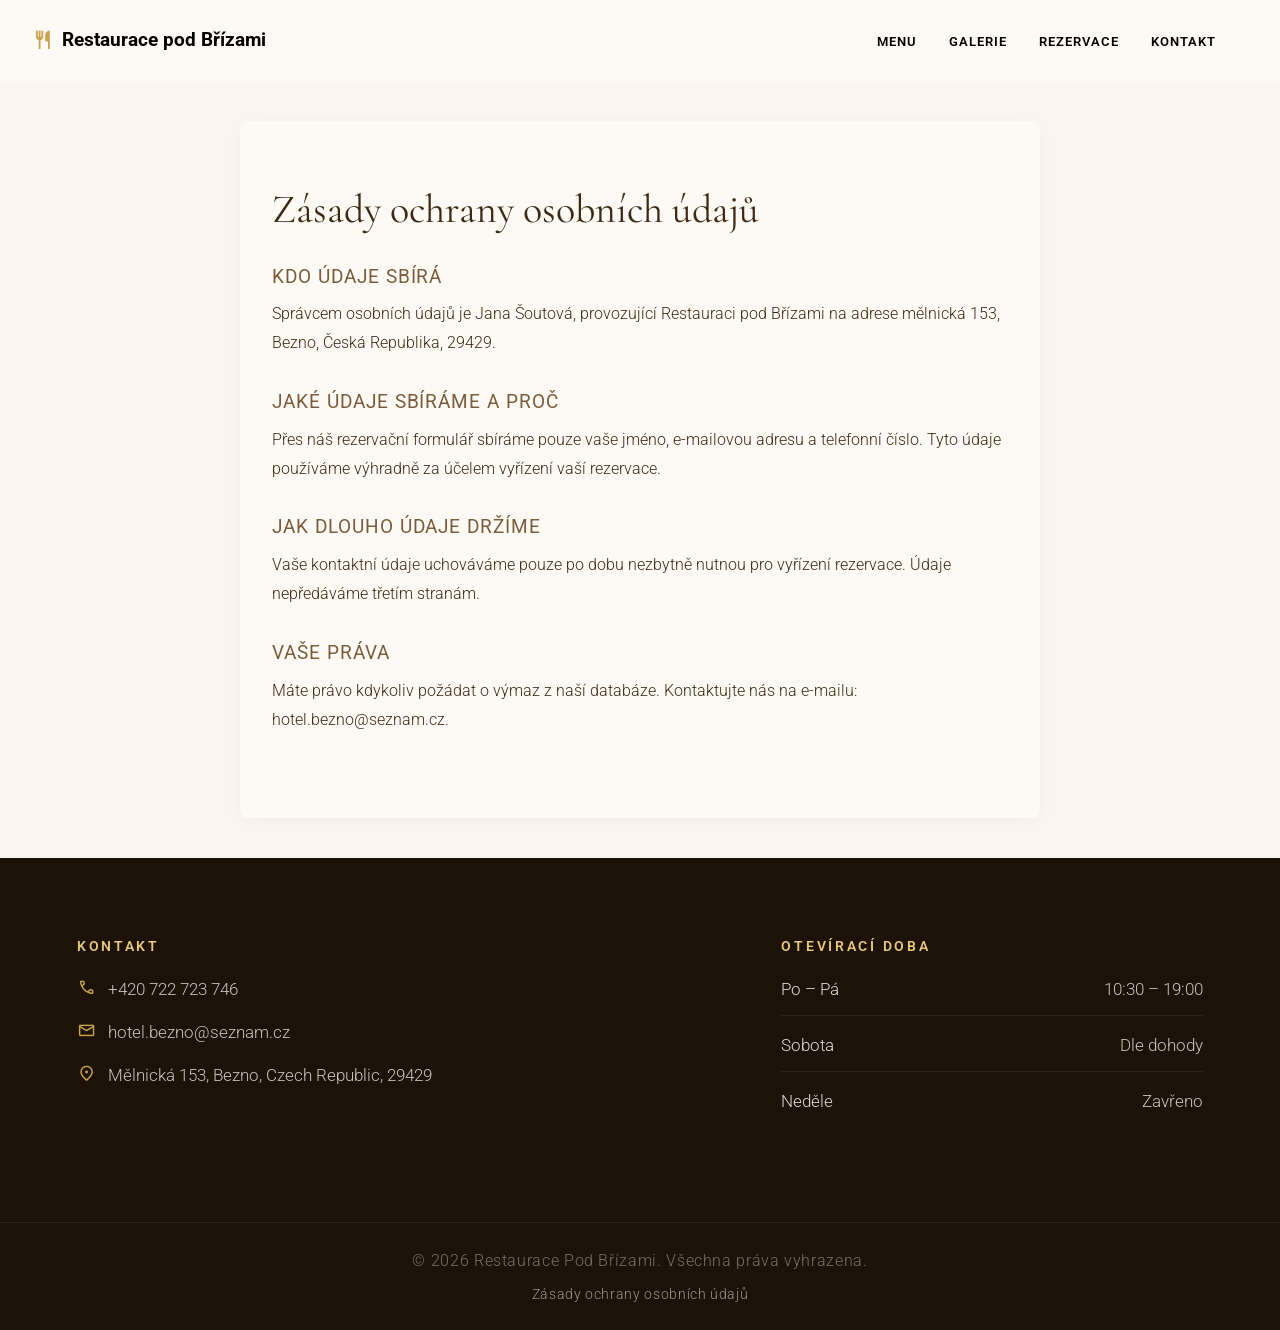
==== ochrana-udaju.html @ 1a080b1b "kompletni rebuild" ====
<!DOCTYPE html>
<html lang="cs">
<head>
    <meta charset="UTF-8">
    <meta name="viewport" content="width=device-width, initial-scale=1.0">
    <title>Zásady ochrany osobních údajů - Restaurace pod Břízami</title>
    <link rel="icon" href="data:image/svg+xml,%3Csvg xmlns='http://www.w3.org/2000/svg' viewBox='0 0 24 24' fill='%23000'%3E%3Cpath d='M11 9H9V2H7v7H5V2H3v7c0 2.12 1.66 3.84 3.75 3.97V22h2.5v-9.03C11.34 12.84 13 11.12 13 9V2h-2v7zm5-3v8h2.5v8H21V2c-2.76 0-5 2.24-5 4z'/%3E%3C/svg%3E">
    <link rel="preconnect" href="https://fonts.googleapis.com">
    <link rel="preconnect" href="https://fonts.gstatic.com" crossorigin>
    <link href="https://fonts.googleapis.com/css2?family=Cormorant+Garamond:wght@300;400;500&family=Roboto:ital,wght@0,300;0,400;0,500;0,700;1,300;1,400&display=swap" rel="stylesheet">
    <link href="https://fonts.googleapis.com/css2?family=Material+Symbols+Outlined" rel="stylesheet" />
    <link rel="stylesheet" href="style.css?v=2">
</head>
<body>

    <header class="navbar">
        <a href="index.html" class="logo"><span class="material-symbols-outlined notranslate" translate="no">restaurant</span> Restaurace pod Břízami</a>
        <button id="burger-btn">&#9776;</button>
        <ul id="nav-links">
            <li><a href="index.html#menu">Menu</a></li>
            <li><a href="index.html#galerie">Galerie</a></li>
            <li><a href="index.html#rezervace">Rezervace</a></li>
            <li><a href="index.html#kontakt">Kontakt</a></li>
            <li class="gtranslate_wrapper" style="margin-top: -2px;"></li>
        </ul>
    </header>

    <main>
        <div class="legal-content">
            <h1>Zásady ochrany osobních údajů</h1>
            
            <h3>Kdo údaje sbírá</h3>
            <p>Správcem osobních údajů je Jana Šoutová, provozující Restauraci pod Břízami na adrese mělnická 153, Bezno, Česká Republika, 29429.</p>
            
            <h3>Jaké údaje sbíráme a proč</h3>
            <p>Přes náš rezervační formulář sbíráme pouze vaše jméno, e-mailovou adresu a telefonní číslo. Tyto údaje používáme výhradně za účelem vyřízení vaší rezervace.</p>
            
            <h3>Jak dlouho údaje držíme</h3>
            <p>Vaše kontaktní údaje uchováváme pouze po dobu nezbytně nutnou pro vyřízení rezervace. Údaje nepředáváme třetím stranám.</p>
            
            <h3>Vaše práva</h3>
            <p>Máte právo kdykoliv požádat o výmaz z naší databáze. Kontaktujte nás na e-mailu: hotel.bezno@seznam.cz.</p>
        </div>
    </main>

    <footer>
        <div class="footer-inner">
            <div class="footer-col">
                <h4>Kontakt</h4>
                <ul>
                    <li>
                        <span class="material-symbols-outlined notranslate" translate="no">phone</span>
                        <a href="tel:+722723746">+420 722 723 746</a>
                    </li>
                    <li>
                        <span class="material-symbols-outlined notranslate" translate="no">mail</span>
                        <a href="mailto:hotel.bezno@seznam.cz">hotel.bezno@seznam.cz</a>
                    </li>
                    <li>
                        <span class="material-symbols-outlined notranslate" translate="no">location_on</span>
                        Mělnická 153, Bezno, Czech Republic, 29429
                    </li>
                </ul>
            </div>
            <div class="footer-col">
                <h4>Otevírací doba</h4>
                <ul class="hours">
                    <li><span>Po – Pá</span><span>10:30 – 19:00</span></li>
                    <li><span>Sobota</span><span>Dle dohody</span></li>
                    <li><span>Neděle</span><span>Zavřeno</span></li>
                </ul>
            </div>
        </div>
        <div class="footer-bottom">
            <p>&copy; 2026 Restaurace Pod Břízami. Všechna práva vyhrazena.</p>
            <a href="ochrana-udaju.html" class="footer-legal-link">Zásady ochrany osobních údajů</a>
        </div>
    </footer>

    <script src="script.js?v=2"></script>
    <script src="https://cdn.gtranslate.net/widgets/latest/dropdown.js" defer></script>
    <script>
      setInterval(function() {
        const select = document.querySelector('.gtranslate_wrapper select');
        if (select && select.options.length > 0) {
          if (select.options[0].text.toLowerCase().includes('select')) {
            select.options[0].remove();
          }
        }
      }, 50);
    </script>
    </body>
    </html>
---- style.css ----
/* ═══════════════════════════════════════════════════
   DESIGN TOKENS  –  Restaurace pod Břízami
═══════════════════════════════════════════════════ */
@import url('https://fonts.googleapis.com/css2?family=Roboto:ital,wght@0,300;0,400;0,500;0,700;1,300;1,400&display=swap');

:root {
  /* Warm palette */
  --cream:      #FAF6EF;
  --parchment:  #F2EAD9;
  --gold-light: #E8C97A;
  --gold:       #C9A44A;
  --gold-dark:  #9B7B2A;
  --brown-pale: #D4B896;
  --brown:      #7A5C3A;
  --brown-deep: #3E2A14;
  --espresso:   #1C1208;
  --stone:      #8C7B6A;
  --stone-light:#B8A898;

  /* Semantics */
  --bg:         var(--cream);
  --surface:    #FFFDF8;
  --text:       var(--brown-deep);
  --text-soft:  var(--stone);
  --accent:     var(--gold);
  --accent-dark:var(--gold-dark);
  --border:     rgba(122, 92, 58, 0.15);

  /* Motion */
  --ease-out:   cubic-bezier(0.22, 1, 0.36, 1);
  --ease-in-out:cubic-bezier(0.45, 0, 0.55, 1);
}

/* ═══════════════════════════════════════════════════
   RESET & BASE
═══════════════════════════════════════════════════ */
*, *::before, *::after {
  margin: 0;
  padding: 0;
  box-sizing: border-box;
}

html {
  scroll-behavior: smooth;
}

body {
  font-family: 'Roboto', sans-serif;
  background-color: var(--bg);
  color: var(--text);
  line-height: 1.7;
  font-weight: 300;
  overflow-x: hidden;
}

/* ── Scrollbar ── */
::-webkit-scrollbar { width: 6px; }
::-webkit-scrollbar-track { background: var(--parchment); }
::-webkit-scrollbar-thumb { background: var(--gold); border-radius: 3px; }

/* ═══════════════════════════════════════════════════
   TYPOGRAPHY
═══════════════════════════════════════════════════ */
h1, h2, h3, h4 {
  font-family: 'Roboto', sans-serif;
  font-weight: 400;
  line-height: 1.2;
}

h2 {
  font-family: 'Cormorant Garamond', serif;
  font-size: clamp(2rem, 4vw, 3rem);
  text-align: center;
  margin-bottom: 16px;
  color: var(--brown-deep);
  letter-spacing: 0.01em;
}

/* Decorative subtitle under every section h2 */
.section-lead {
  text-align: center;
  color: var(--stone);
  font-size: 0.88rem;
  letter-spacing: 0.18em;
  text-transform: uppercase;
  margin-top: 28px;
  margin-bottom: 56px;
}

/* Gold rule accent */
.gold-rule {
  display: block;
  width: 48px;
  height: 2px;
  background: linear-gradient(90deg, var(--gold-light), var(--gold-dark));
  margin: 16px auto 0;
  border-radius: 1px;
}

/* ═══════════════════════════════════════════════════
   LAYOUT
═══════════════════════════════════════════════════ */
.container {
  width: 100%;
  margin: 0 auto;
  padding: 96px 6%;
}

/* ── Navigation Reset ── */
.navbar {
  display: flex;
  justify-content: space-between;
  align-items: center;
  padding: 1.5rem 2rem;
  background: #fdfaf5;
  position: sticky;
  top: 0;
  z-index: 1000;
  transition: all 0.4s cubic-bezier(0.25, 1, 0.5, 1);
}

.navbar.scrolled {
  padding: 0.8rem 2rem;
  background: rgba(253, 250, 245, 0.85);
  backdrop-filter: blur(12px);
  -webkit-backdrop-filter: blur(12px);
  box-shadow: 0 10px 30px rgba(0, 0, 0, 0.08);
}

.navbar .logo {
  font-family: 'Roboto', sans-serif;
  font-size: 1.2rem;
  font-weight: 700;
  color: #000;
  text-decoration: none;
  display: flex;
  align-items: center;
  gap: 8px;
}

.navbar .logo .material-symbols-outlined {
  font-size: 1.4rem;
  color: var(--gold);
}

#nav-links {
  display: flex;
  align-items: center;
  list-style: none;
  gap: 2rem;
  margin: 0;
  padding: 0;
}

#nav-links a {
  text-decoration: none;
  color: #000;
  font-weight: 600;
  text-transform: uppercase;
  letter-spacing: 1px;
  font-size: 0.8rem;
  transition: color 0.2s;
}

#nav-links a:hover {
  text-decoration: underline;
  text-decoration-color: #E86D2B;
  text-decoration-thickness: 2px;
  text-underline-offset: 6px;
}

#burger-btn {
  display: none;
  border: none;
  background: transparent;
  font-size: 2rem;
  cursor: pointer;
  line-height: 1;
  color: #2c2825;
  -webkit-tap-highlight-color: transparent;
}

@media (max-width: 768px) {
  #burger-btn {
    display: block;
    z-index: 999;
  }

  #nav-links {
    position: fixed;
    top: 0;
    right: -100%;
    height: 100vh;
    width: 250px;
    background: #fdfaf5;
    flex-direction: column;
    padding: 80px 2rem 2rem;
    transition: right 0.3s ease;
    box-shadow: -2px 0 10px rgba(0,0,0,0.1);
    z-index: 998;
  }

  #nav-links.is-open {
    right: 0;
  }

  #nav-links li {
    margin-bottom: 1.5rem;
  }
}

/* ═══════════════════════════════════════════════════
   BUTTONS
═══════════════════════════════════════════════════ */
.btn {
  display: inline-block;
  padding: 14px 36px;
  background: #E86D2B;
  color: #fff;
  text-decoration: none;
  font-family: 'Roboto', sans-serif;
  font-size: 0.78rem;
  text-transform: uppercase;
  letter-spacing: 0.22em;
  font-weight: 500;
  border: none;
  cursor: pointer;
  border-radius: 50px;
  position: relative;
  overflow: hidden;
  transition: transform 0.25s var(--ease-out),
              box-shadow 0.25s var(--ease-out),
              background 0.25s;
  box-shadow: 0 4px 20px rgba(232, 109, 43, 0.4);
}

.btn::before {
  content: '';
  position: absolute;
  inset: 0;
  background: linear-gradient(135deg, #fff 0%, transparent 60%);
  opacity: 0;
  transition: opacity 0.3s;
}

.btn:hover {
  background: #F5C518;
  color: #1a1a1a;
  transform: translateY(-2px);
  box-shadow: 0 8px 30px rgba(245, 197, 24, 0.45);
}

.btn:hover::before {
  opacity: 0.1;
}

.btn:active {
  transform: translateY(0);
}

.btn-dark {
  width: 100%;
  margin-top: 24px;
  background: #E86D2B;
  color: #fff;
  box-shadow: 0 4px 20px rgba(232, 109, 43, 0.35);
}

.btn-dark:hover {
  background: #F5C518;
  color: #1a1a1a;
  box-shadow: 0 8px 30px rgba(245, 197, 24, 0.45);
}

/* ═══════════════════════════════════════════════════
   HERO
═══════════════════════════════════════════════════ */
.hero {
  background-image: linear-gradient(rgba(0, 0, 0, 0.5), rgba(0, 0, 0, 0.5)), url('images/stul1.jpg');
  background-size: cover;
  background-position: center 30%;
  height: 92vh;
  min-height: 560px;
  display: flex;
  justify-content: center;
  align-items: center;
  text-align: center;
  position: relative;
}



.hero-content {
  position: relative;
  z-index: 1;
  max-width: 680px;
  padding: 0 24px;
  animation: heroReveal 1.4s var(--ease-out) both;
}

@keyframes heroReveal {
  from { opacity: 0; transform: translateY(30px); }
  to   { opacity: 1; transform: translateY(0); }
}



.hero-content h1 {
  font-family: 'Roboto', sans-serif;
  font-size: clamp(2.4rem, 5.5vw, 4.2rem);
  font-weight: 300;
  color: #fff;
  letter-spacing: 0.04em;
  line-height: 1.15;
  margin-bottom: 8px;
  text-shadow: 2px 2px 8px rgba(0, 0, 0, 0.8);
}

.hero-eyebrow {
  font-size: 0.72rem;
  letter-spacing: 0.3em;
  text-transform: uppercase;
  color: var(--gold-light);
  margin-bottom: 20px;
  font-family: 'Roboto', sans-serif;
  font-weight: 400;
  display: block;
}

.hero-content p {
  color: #ffffff;
  font-size: 1.05rem;
  margin-bottom: 40px;
  font-weight: 300;
  letter-spacing: 0.03em;
  text-shadow: 2px 2px 8px rgba(0, 0, 0, 0.8);
}

/* scroll indicator */
.hero-scroll {
  position: absolute;
  bottom: 32px;
  left: 50%;
  transform: translateX(-50%);
  z-index: 1;
  display: flex;
  flex-direction: column;
  align-items: center;
  gap: 6px;
  color: rgba(255,255,255,0.5);
  font-size: 0.65rem;
  letter-spacing: 0.25em;
  text-transform: uppercase;
  animation: scrollBounce 2.4s infinite;
}

.hero-scroll::after {
  content: '';
  width: 1px;
  height: 36px;
  background: linear-gradient(to bottom, rgba(255,255,255,0.6), transparent);
  display: block;
}

@keyframes scrollBounce {
  0%, 100% { transform: translateX(-50%) translateY(0); }
  50%       { transform: translateX(-50%) translateY(8px); }
}

/* ═══════════════════════════════════════════════════
   DIVIDER ORNAMENT
═══════════════════════════════════════════════════ */
.ornament-divider {
  display: flex;
  align-items: center;
  gap: 16px;
  justify-content: center;
  margin: 0 auto 60px;
  max-width: 360px;
}

.ornament-divider::before,
.ornament-divider::after {
  content: '';
  flex: 1;
  height: 1px;
  background: linear-gradient(90deg, transparent, var(--gold-light));
}

.ornament-divider::after {
  background: linear-gradient(90deg, var(--gold-light), transparent);
}

.ornament-diamond {
  width: 7px;
  height: 7px;
  background: var(--gold);
  transform: rotate(45deg);
  flex-shrink: 0;
}
/* --- DENNÍ MENU DESIGN --- */
.daily-menu-section {
    background-color: var(--parchment);
    padding: 80px 20px;
}

.menu-card {
    background-color: var(--surface);
    max-width: 720px;
    margin: 0 auto;
    padding: clamp(28px, 5vw, 52px);
    box-shadow: 0 10px 40px rgba(62, 42, 20, 0.08);
    border: 1px solid var(--border);
    border-radius: 10px;
}

.menu-header {
    text-align: center;
    margin-bottom: 40px;
}

.menu-date {
    font-family: 'Roboto', sans-serif;
    font-size: clamp(1.6rem, 3.5vw, 2.2rem);
    font-weight: 600;
    color: var(--brown-deep);
    letter-spacing: 0.02em;
}

/* Bloky (Dnešní menu / Nabídka dne) */
.menu-block { margin-top: 40px; }
.menu-block[hidden] { display: none; }

.menu-block-head {
    display: flex;
    align-items: baseline;
    justify-content: space-between;
    gap: 16px;
    flex-wrap: wrap;
}

.menu-block-title {
    font-family: 'Cormorant Garamond', serif;
    font-size: 1.7rem;
    font-weight: 600;
    color: var(--brown);
    text-align: left;
    margin: 0 0 14px;
    position: relative;
    padding-left: 16px;
}

.menu-block-title::before {
    content: "";
    position: absolute;
    left: 0; top: 50%;
    transform: translateY(-50%);
    width: 4px; height: 1.1em;
    background: linear-gradient(var(--gold-light), var(--gold-dark));
    border-radius: 2px;
}

.menu-block-price {
    font-family: 'Roboto', sans-serif;
    font-size: 1.5rem;
    font-weight: 500;
    color: var(--gold-dark);
    white-space: nowrap;
}

/* Dnešní menu – seznam položek za jednu cenu */
.menu-dnesni-list {
    list-style: none;
    padding: 18px 22px;
    margin: 0;
    background: var(--cream);
    border-radius: 8px;
    border: 1px solid var(--border);
}

.menu-dnesni-list li {
    padding: 6px 0;
    font-size: 1.1rem;
    color: var(--text);
}

/* Nabídka dne – položky s vlastní cenou */
.menu-list {
    display: flex;
    flex-direction: column;
}

.menu-item {
    display: flex;
    justify-content: space-between;
    align-items: flex-start;
    gap: 20px;
    padding: 16px 0;
    border-bottom: 1px dashed var(--border);
}

.menu-item:last-child { border-bottom: none; }

.item-left {
    display: flex;
    flex-direction: column;
    gap: 3px;
}

.item-weight {
    font-size: 0.85rem;
    color: var(--text-soft);
    letter-spacing: 0.04em;
}

.item-name {
    font-weight: 500;
    font-size: 1.1rem;
    color: var(--brown-deep);
    line-height: 1.45;
}

.item-allergens {
    font-size: 0.62em;
    color: var(--stone);
    margin-left: 4px;
    font-weight: 400;
}

.item-price {
    font-family: 'Roboto', sans-serif;
    font-weight: 500;
    font-size: 1.2rem;
    color: var(--gold-dark);
    white-space: nowrap;
}

/* Pevná spodní část */
.menu-footer {
    margin-top: 48px;
    padding-top: 28px;
    border-top: 1px solid var(--border);
}

.menu-vydej {
    text-align: center;
    font-weight: 500;
    color: var(--brown);
    margin-bottom: 24px;
}

.menu-priplatky {
    list-style: none;
    max-width: 440px;
    margin: 0 auto 28px;
    padding: 0;
    font-size: 0.95rem;
}

.menu-priplatky li {
    display: flex;
    justify-content: space-between;
    gap: 12px;
    padding: 5px 0;
    color: var(--text-soft);
}

.menu-priplatky li span:last-child {
    font-weight: 600;
    color: var(--brown);
    white-space: nowrap;
}

.menu-alergeny {
    font-size: 0.85rem;
    color: var(--text-soft);
}

.menu-alergeny summary {
    cursor: pointer;
    text-align: center;
    color: var(--brown);
    font-weight: 500;
    list-style-position: inside;
}

.menu-alergeny small { font-weight: 400; color: var(--stone); }

.menu-alergeny ol {
    columns: 2;
    column-gap: 28px;
    margin: 16px auto 0;
    max-width: 560px;
    padding-left: 1.4em;
}

.menu-alergeny li {
    padding: 3px 0;
    break-inside: avoid;
}

.error-msg {
    color: #b3261e;
    text-align: center;
    font-weight: 600;
    padding: 20px;
}
.error-msg[hidden] { display: none; }

@media (max-width: 560px) {
    .menu-alergeny ol { columns: 1; }
    .menu-block-head { gap: 4px; }
}

/* ═══════════════════════════════════════════════════
   GALLERY SECTION
═══════════════════════════════════════════════════ */
.gallery-section {
  width: 100%;
  padding-bottom: 0;
  background: var(--parchment);
}

.gallery-header {
  padding-bottom: 48px;
  background: var(--parchment);
}

.gallery-slider {
  position: relative;
  width: 100%;
  overflow: hidden;
  margin-top: 0;
}

.slider-view {
  width: 100%;
  overflow: hidden;
}

.slider-track {
  display: flex;
  gap: 0;
  transition: transform 0.6s var(--ease-out);
}

.slider-track .gallery-img {
  flex: 0 0 calc(100% / 3);
  width: calc(100% / 3);
  height: 58vh;
  min-height: 340px;
  background-size: cover;
  background-position: center;
  background-repeat: no-repeat;
  position: relative;
  overflow: hidden;
}

/* Hover scale on gallery items */
.slider-track .gallery-img::after {
  content: '';
  position: absolute;
  inset: 0;
  background: linear-gradient(to top, rgba(28,18,8,0.4) 0%, transparent 60%);
  opacity: 0;
  transition: opacity 0.4s;
}

.slider-track .gallery-img:hover::after {
  opacity: 1;
}

.gallery-item-1 { background-image: url('images/restaurace.jpg'); }
.gallery-item-2 { background-image: url('images/terasa2.jpg'); }
.gallery-item-3 { background-image: url('images/vchod.jpg'); }
.gallery-item-4 { background-image: url('images/inter2.jpg'); }
.gallery-item-8 { background-image: url('images/stul2.jpg'); }
.gallery-item-6 { background-image: url('images/reserve.jpg'); }
.gallery-item-7 { background-image: url('images/reserv2.jpg'); }
.gallery-item-5 { background-image: url('images/detsky.jpg'); }  
.gallery-item-9 { background-image: url('images/jidlo.jpg'); }
.gallery-item-10 { background-image: url('images/park1.jpg'); }


/* Slider buttons — refined */
.slider-btn {
  background: rgba(250, 246, 239, 0.88);
  border: 1px solid var(--border);
  border-radius: 50%;
  width: 56px;
  height: 56px;
  display: flex;
  justify-content: center;
  align-items: center;
  font-size: 1.1rem;
  cursor: pointer;
  color: var(--brown-deep);
  position: absolute;
  top: 50%;
  transform: translateY(-50%);
  z-index: 20;
  transition: background 0.28s var(--ease-out),
              color     0.28s var(--ease-out),
              box-shadow 0.28s var(--ease-out),
              transform 0.28s var(--ease-out);
  box-shadow: 0 4px 20px rgba(62, 42, 20, 0.15);
  backdrop-filter: blur(8px);
}

.prev-btn { left: 24px; }
.next-btn { right: 24px; }

.slider-btn:hover {
  background: var(--gold);
  color: #fff;
  border-color: transparent;
  box-shadow: 0 8px 28px rgba(162, 118, 40, 0.4);
  transform: translateY(-50%) scale(1.07);
}

/* ═══════════════════════════════════════════════════
   ATMOSPHERE STRIP  (new section between gallery & rezevace)
═══════════════════════════════════════════════════ */
.atmosphere-strip {
  display: grid;
  grid-template-columns: 1fr 1fr 1fr;
  background: var(--espresso);
  color: rgba(255,255,255,0.75);
}

.atm-item {
  padding: 52px 40px;
  border-right: 1px solid rgba(255,255,255,0.06);
  text-align: center;
  position: relative;
  overflow: hidden;
  transition: background 0.4s;
}

.atm-item:last-child {
  border-right: none;
}

.atm-item::before {
  content: '';
  position: absolute;
  inset: 0;
  background: linear-gradient(135deg, rgba(201,164,74,0.08) 0%, transparent 70%);
  opacity: 0;
  transition: opacity 0.4s;
}

.atm-item:hover::before {
  opacity: 1;
}

.atm-number {
  font-family: 'Roboto', sans-serif;
  font-size: 3.2rem;
  font-weight: 300;
  color: var(--gold-light);
  line-height: 1;
  margin-bottom: 6px;
  letter-spacing: -0.02em;
}

.atm-label {
  font-size: 0.72rem;
  letter-spacing: 0.22em;
  text-transform: uppercase;
  color: var(--stone-light);
}

.atm-desc {
  font-size: 0.88rem;
  color: rgba(255,255,255,0.45);
  margin-top: 10px;
  font-weight: 300;
}

/* ═══════════════════════════════════════════════════
   RESERVATION SECTION
═══════════════════════════════════════════════════ */
#rezervace {
  background: var(--bg);
  position: relative;
}

/* Warm left edge bar */
#rezervace::before {
  content: '';
  position: absolute;
  top: 0;
  left: 0;
  width: 4px;
  height: 100%;
  background: linear-gradient(to bottom, var(--gold-light), var(--gold-dark), transparent);
}

.rez-tabs {
  display: flex;
  gap: 0;
  margin-bottom: 36px;
  border-bottom: 1px solid var(--border);
}

.rez-tab {
  display: flex;
  align-items: center;
  gap: 10px;
  padding: 16px 32px;
  background: none;
  border: none;
  border-bottom: 2px solid transparent;
  margin-bottom: -1px;
  font-family: 'Roboto', sans-serif;
  font-size: 0.78rem;
  text-transform: uppercase;
  letter-spacing: 0.18em;
  color: var(--stone);
  cursor: pointer;
  transition: color 0.2s, border-color 0.2s;
}

.rez-tab .material-symbols-outlined {
  font-size: 1.15rem;
  color: var(--gold);
}

.rez-tab:hover {
  color: var(--brown-deep);
}

.rez-tab.active {
  color: var(--brown-deep);
  border-bottom-color: var(--gold);
  font-weight: 500;
}

.hidden {
  display: none !important;
}

.reservation-wrapper {
  display: flex;
  gap: 60px;
  background-color: var(--surface);
  padding: 48px;
  box-shadow: 0 8px 48px rgba(62, 42, 20, 0.08),
              0 1px 0 var(--border);
  border: 1px solid var(--border);
  animation: fadeIn 0.35s var(--ease-out);
}

@keyframes fadeIn {
  from { opacity: 0; transform: translateY(8px); }
  to   { opacity: 1; transform: translateY(0); }
}

.reservation-form {
  flex: 1;
}

.reservation-form h3 {
  font-family: 'Roboto', sans-serif;
  font-size: 1.9rem;
  font-weight: 400;
  margin-bottom: 6px;
  color: var(--brown-deep);
}

.reservation-form > p {
  color: var(--stone);
  font-size: 0.88rem;
  margin-bottom: 32px;
  letter-spacing: 0.02em;
}

.input-group {
  margin-bottom: 22px;
  display: flex;
  flex-direction: column;
}

.input-row {
  display: flex;
  gap: 20px;
}

.input-row .input-group {
  flex: 1;
}

label {
  font-size: 0.7rem;
  text-transform: uppercase;
  letter-spacing: 0.18em;
  margin-bottom: 8px;
  color: var(--stone);
  font-weight: 500;
}

input, select, textarea {
  padding: 12px 16px;
  border: 1px solid var(--border);
  background-color: var(--parchment);
  font-family: 'Roboto', sans-serif;
  font-size: 0.9rem;
  color: var(--brown-deep);
  outline: none;
  transition: border-color 0.25s, box-shadow 0.25s;
}

input:focus, select:focus, textarea:focus {
  border-color: var(--gold);
  box-shadow: 0 0 0 3px rgba(201,164,74,0.14);
  background-color: var(--surface);
}

input::placeholder {
  color: var(--stone-light);
}

.price-display {
  background-color: var(--parchment);
  color: #E86D2B;
  font-weight: 600;
  font-size: 1rem;
  cursor: default;
  border-color: rgba(232, 109, 43, 0.25);
}

.price-display:focus {
  box-shadow: none;
  border-color: rgba(232, 109, 43, 0.25);
  background-color: var(--parchment);
}

textarea {
  resize: vertical;
  min-height: 88px;
}

.reservation-img {
  flex: 1;
  min-height: 440px;
  background-size: cover;
  background-position: center;
  background-repeat: no-repeat;
  position: relative;
  overflow: hidden;
}

.reservation-img::after {
  content: '';
  position: absolute;
  inset: 0;
  background: linear-gradient(
    to bottom,
    transparent 50%,
    rgba(62, 42, 20, 0.4) 100%
  );
}

.reservation-img-stul  { background-image: url('images/stul3.jpg'); }
.reservation-img-hotel { background-image: url('images/pokoj.jpg'); }

/* ═══════════════════════════════════════════════════
   MAP / CONTACT SECTION
═══════════════════════════════════════════════════ */
.map-section {
  text-align: center;
  width: 100%;
  background: var(--parchment);
}

.map-section .container {
  padding-bottom: 48px;
}

.map-container {
  line-height: 0;
  position: relative;
}

.map-container::before {
  display: none;
}

.map-container iframe {
  vertical-align: bottom;
  filter: sepia(20%) saturate(0.85) brightness(0.97);
}

/* ═══════════════════════════════════════════════════
   FOOTER
═══════════════════════════════════════════════════ */
footer {
  background: var(--espresso);
  color: rgba(255,255,255,0.55);
  position: relative;
}

footer::before {
  display: none;
}

.footer-inner {
  display: grid;
  grid-template-columns: 1.5fr 1fr;
  gap: 72px;
  padding: 80px 6%;
  max-width: 1400px;
  margin: 0 auto;
}

.footer-col h4 {
  font-size: 0.85rem;
  text-transform: uppercase;
  letter-spacing: 0.2em;
  color: var(--gold-light);
  margin-bottom: 22px;
  font-weight: 600;
  font-family: 'Roboto', sans-serif;
}

.footer-col ul {
  list-style: none;
}

.footer-col ul li {
  display: flex;
  align-items: flex-start;
  gap: 12px;
  margin-bottom: 16px;
  font-size: 1.05rem;
  color: rgba(255,255,255,0.75);
  line-height: 1.6;
}

.footer-col ul li .material-symbols-outlined {
  font-size: 1.2rem;
  color: var(--gold);
  flex-shrink: 0;
  margin-top: 2px;
}

.footer-col ul li a {
  color: rgba(255,255,255,0.75);
  text-decoration: none;
  transition: color 0.2s;
  font-size: 1.05rem;
}

.footer-col ul li a:hover {
  color: var(--gold-light);
}

.footer-col ul.hours li {
  display: flex;
  justify-content: space-between;
  gap: 24px;
  padding-bottom: 12px;
  border-bottom: 1px solid rgba(255,255,255,0.07);
  font-size: 1.05rem;
}

.footer-col ul.hours li:last-child {
  border-bottom: none;
}

.footer-col ul.hours li span:first-child {
  color: rgba(255,255,255,0.85);
}

.footer-bottom {
  border-top: 1px solid rgba(255,255,255,0.07);
  text-align: center;
  padding: 24px 6%;
  font-size: 1rem;
  color: rgba(255,255,255,0.4);
  letter-spacing: 0.04em;
  display: flex;
  flex-direction: column;
  align-items: center;
  gap: 8px;
}

.footer-legal-link {
  font-size: 0.85rem;
  color: #9e9689;
  text-decoration: none;
  transition: color 0.3s ease;
}

.footer-legal-link:hover {
  color: #fff;
}

.legal-content {
  max-width: 800px;
  margin: 40px auto;
  padding: 4rem 2rem;
  background-color: #fdfaf5;
  border-radius: 8px;
  box-shadow: 0 4px 20px rgba(0,0,0,0.03);
}

.legal-content h1 {
  font-family: 'Cormorant Garamond', serif;
  font-size: 2.5rem;
  margin-bottom: 2rem;
  color: var(--brown-deep);
}

.legal-content h3 {
  font-size: 1.2rem;
  margin-top: 2rem;
  margin-bottom: 0.8rem;
  color: var(--brown);
  text-transform: uppercase;
  letter-spacing: 0.05em;
}

.legal-content p {
  margin-bottom: 1.2rem;
  color: var(--text);
  line-height: 1.8;
}

/* ═══════════════════════════════════════════════════
   SCROLL-REVEAL ANIMATION UTILITY
═══════════════════════════════════════════════════ */
.reveal {
  opacity: 0;
  transform: translateY(24px);
  transition: opacity 0.8s var(--ease-out), transform 0.8s var(--ease-out);
}

.reveal.visible {
  opacity: 1;
  transform: translateY(0);
}

.reveal-delay-1 { transition-delay: 0.1s; }
.reveal-delay-2 { transition-delay: 0.2s; }
.reveal-delay-3 { transition-delay: 0.3s; }

/* ═══════════════════════════════════════════════════
   RESPONSIVE
═══════════════════════════════════════════════════ */
@media (max-width: 1024px) {
  /* Atmosphere strip removed from here to keep 3 columns until 768px */
}

@media (max-width: 768px) {
  #burger-btn {
    display: block;
    z-index: 999;
  }

  #nav-links {
    position: fixed;
    top: 0;
    right: -100%;
    height: 100vh;
    width: 250px;
    background: #fdfaf5;
    flex-direction: column;
    padding: 80px 2rem 2rem;
    transition: right 0.3s ease;
    box-shadow: -2px 0 10px rgba(0,0,0,0.1);
    z-index: 998;
  }

  #nav-links.is-open {
    right: 0;
  }

  #nav-links li {
    margin-bottom: 1.5rem;
  }

  .hero {
    background-attachment: scroll;
    height: 60vh;
    min-height: 360px;
  }

  .hero-content h1 {
    font-size: 2.2rem;
  }

  .slider-track .gallery-img {
    flex: 0 0 100%;
    width: 100%;
    height: 44vh;
    min-height: 240px;
  }

  .atmosphere-strip {
    grid-template-columns: 1fr;
    display: grid; /* Back to grid for vertical stack */
    overflow-x: visible;
  }

  .atm-item {
    border-right: none;
    border-bottom: 1px solid rgba(255,255,255,0.06);
    padding: 40px 24px;
  }

  .atm-item:last-child {
    border-bottom: none;
  }

  .reservation-wrapper {
    flex-direction: column;
    padding: 32px 24px;
    gap: 36px;
  }

  .reservation-img {
    min-height: 260px;
  }

  .input-row {
    flex-direction: column;
    gap: 0;
  }

  .footer-inner {
    grid-template-columns: 1fr;
    gap: 44px;
    padding: 56px 6%;
  }
}

/* Výchozí stav pro jazyky */
.mobile-languages { display: none; }
.desktop-only { display: block; }

/* --- GTranslate Premium Drip --- */
.gtranslate_wrapper select {
  appearance: none;
  -webkit-appearance: none;
  border: 1px solid #d1cac1;
  border-radius: 6px;
  background-color: transparent;
  padding: 8px 36px 8px 16px;
  margin: 0;
  background-image: url("data:image/svg+xml;charset=UTF-8,%3csvg xmlns='http://www.w3.org/2000/svg' viewBox='0 0 24 24' fill='none' stroke='%23000' stroke-width='2' stroke-linecap='round' stroke-linejoin='round'%3e%3cpolyline points='6 9 12 15 18 9'%3e%3c/polyline%3e%3c/svg%3e");
  background-repeat: no-repeat;
  background-position: right 12px center;
  background-size: 16px;
  font-family: inherit;
  font-weight: 600;
  text-transform: uppercase;
  font-size: 0.8rem;
  letter-spacing: 1px;
  color: #2c2825;
  cursor: pointer;
  outline: none;
  transition: all 0.3s ease;
}

/* GTranslate hover efekt */
.gtranslate_wrapper select:hover {
  border-color: #000;
  background-color: rgba(0, 0, 0, 0.03);
}
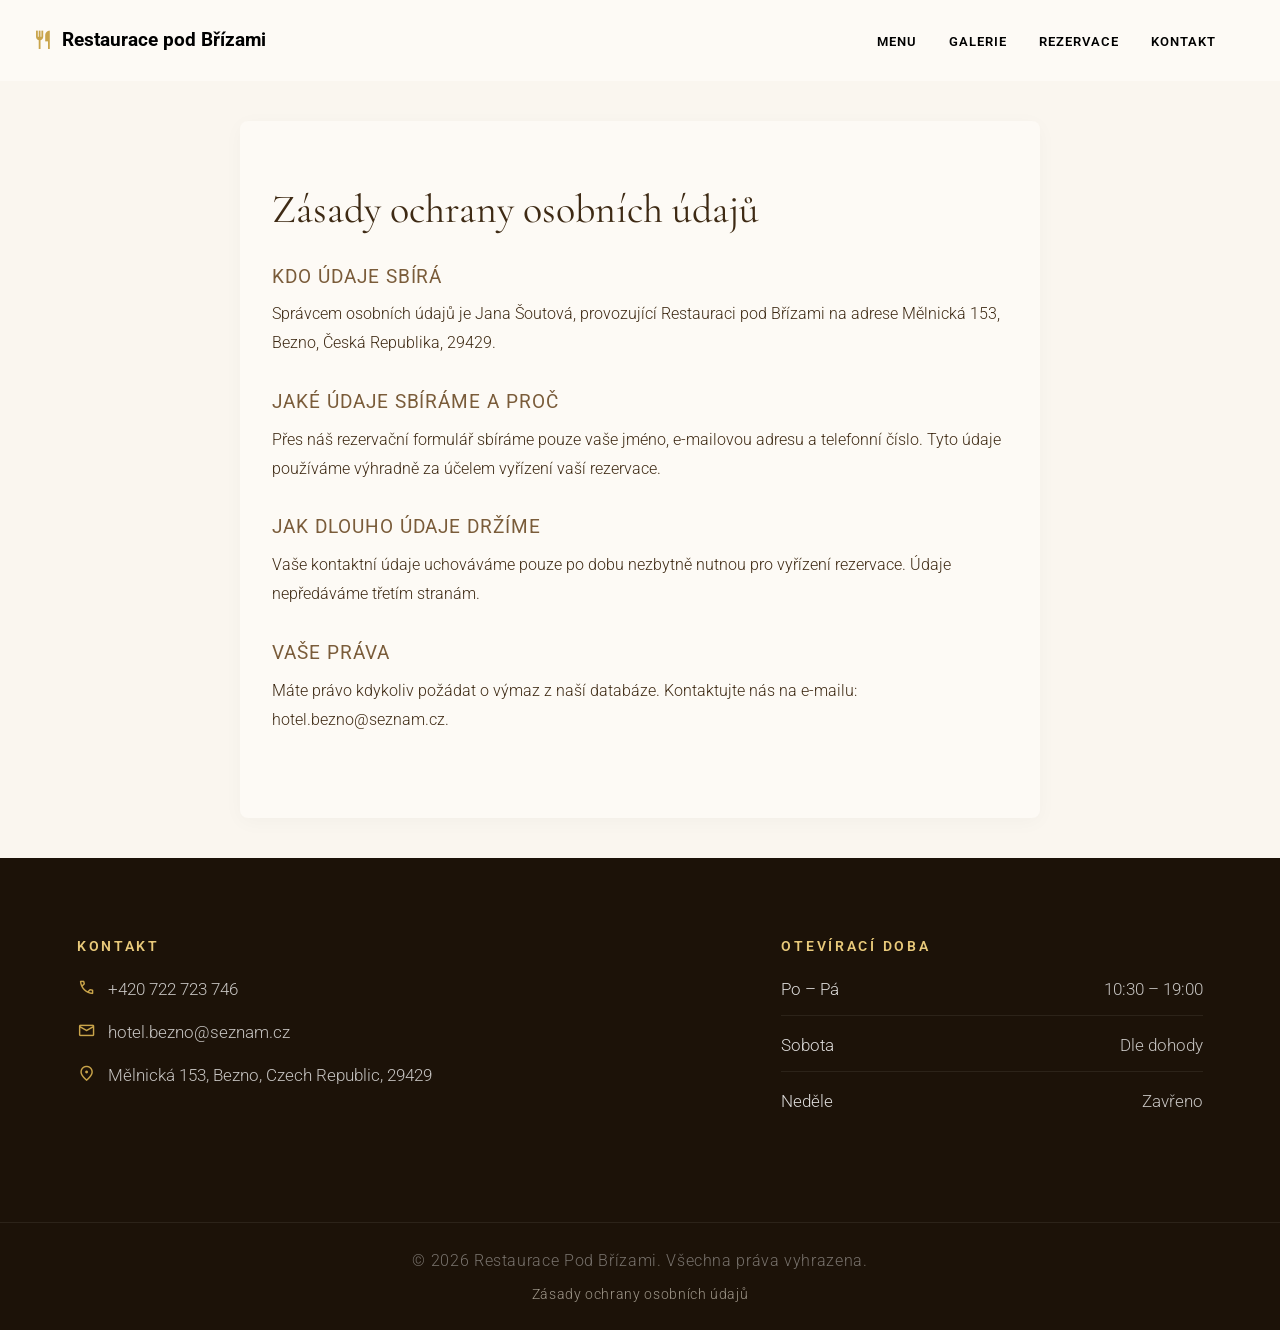
==== commit 595272ab: "pridana podstranka" ====
--- a/ochrana-udaju.html
+++ b/ochrana-udaju.html
@@ -30,7 +30,7 @@
             <h1>Zásady ochrany osobních údajů</h1>
             
             <h3>Kdo údaje sbírá</h3>
-            <p>Správcem osobních údajů je Jana Šoutová, provozující Restauraci pod Břízami na adrese mělnická 153, Bezno, Česká Republika, 29429.</p>
+            <p>Správcem osobních údajů je Jana Šoutová, provozující Restauraci pod Břízami na adrese Mělnická 153, Bezno, Česká Republika, 29429.</p>
             
             <h3>Jaké údaje sbíráme a proč</h3>
             <p>Přes náš rezervační formulář sbíráme pouze vaše jméno, e-mailovou adresu a telefonní číslo. Tyto údaje používáme výhradně za účelem vyřízení vaší rezervace.</p>
